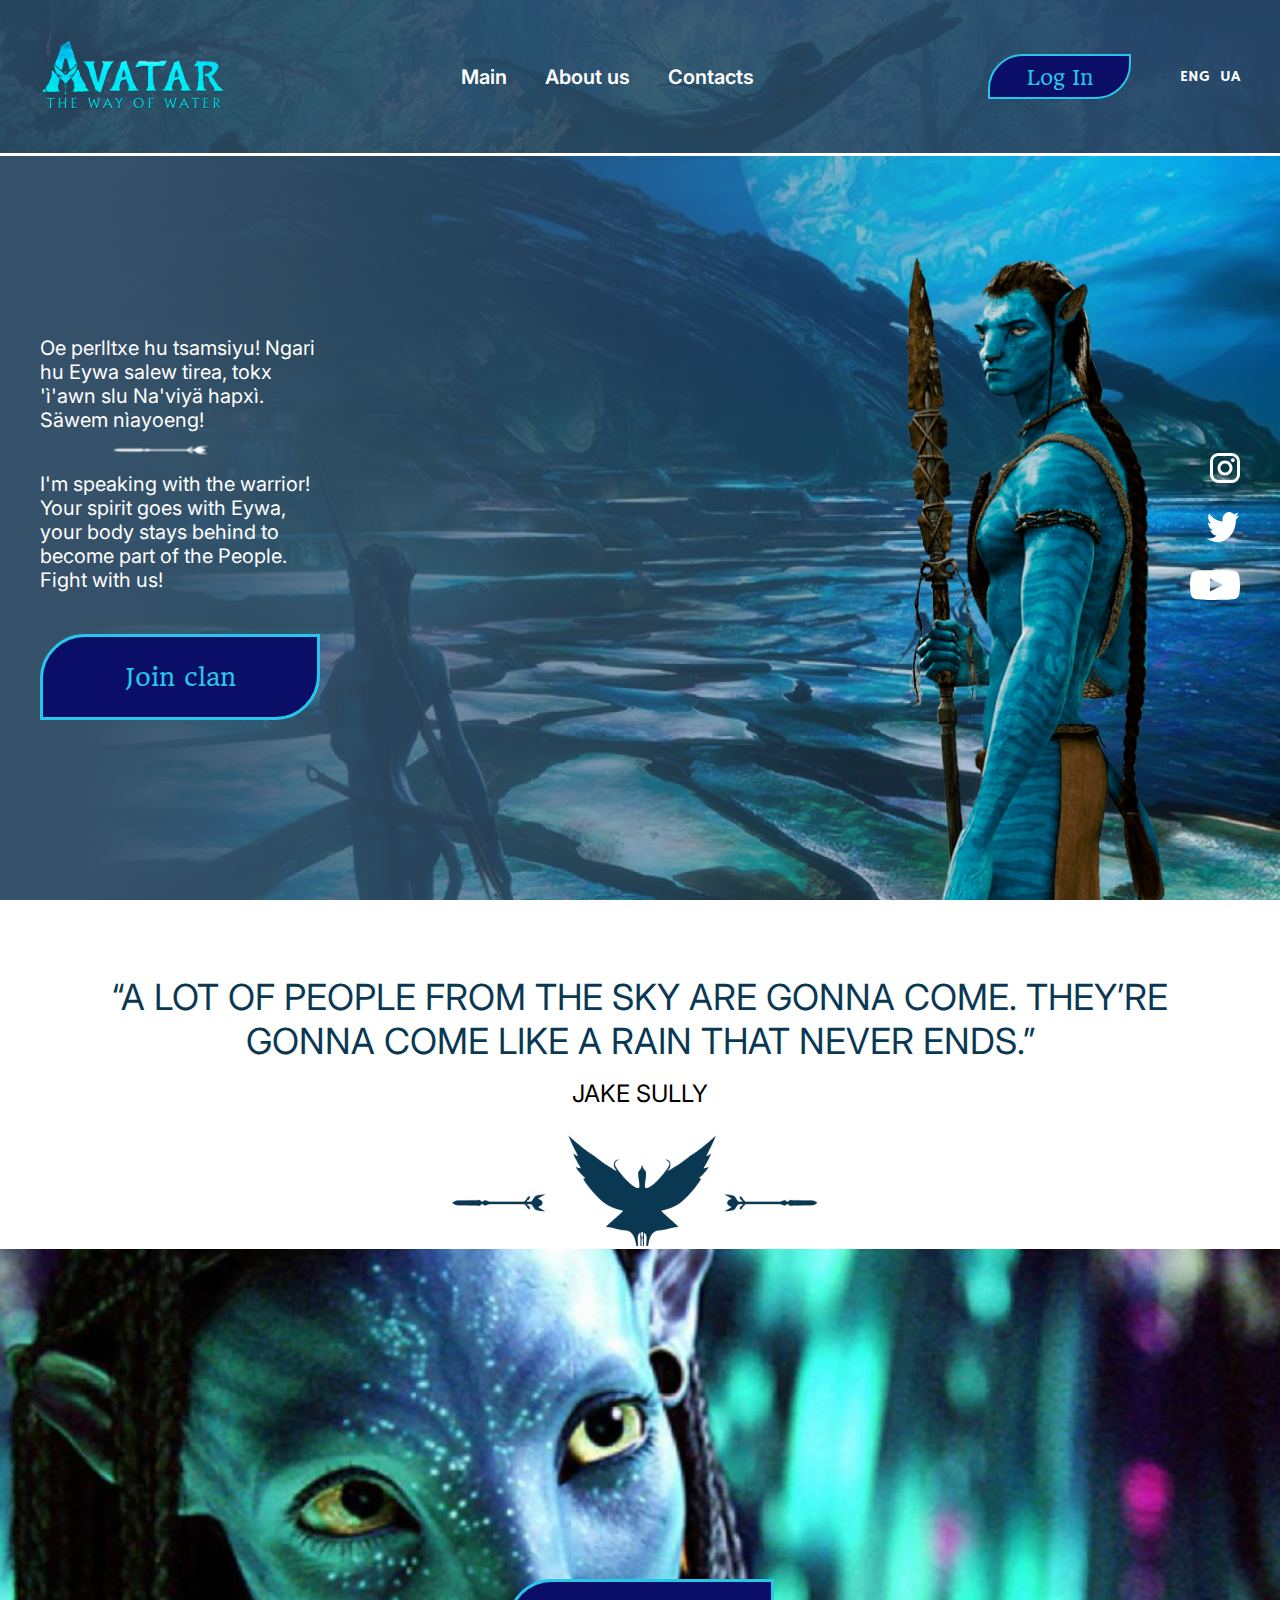
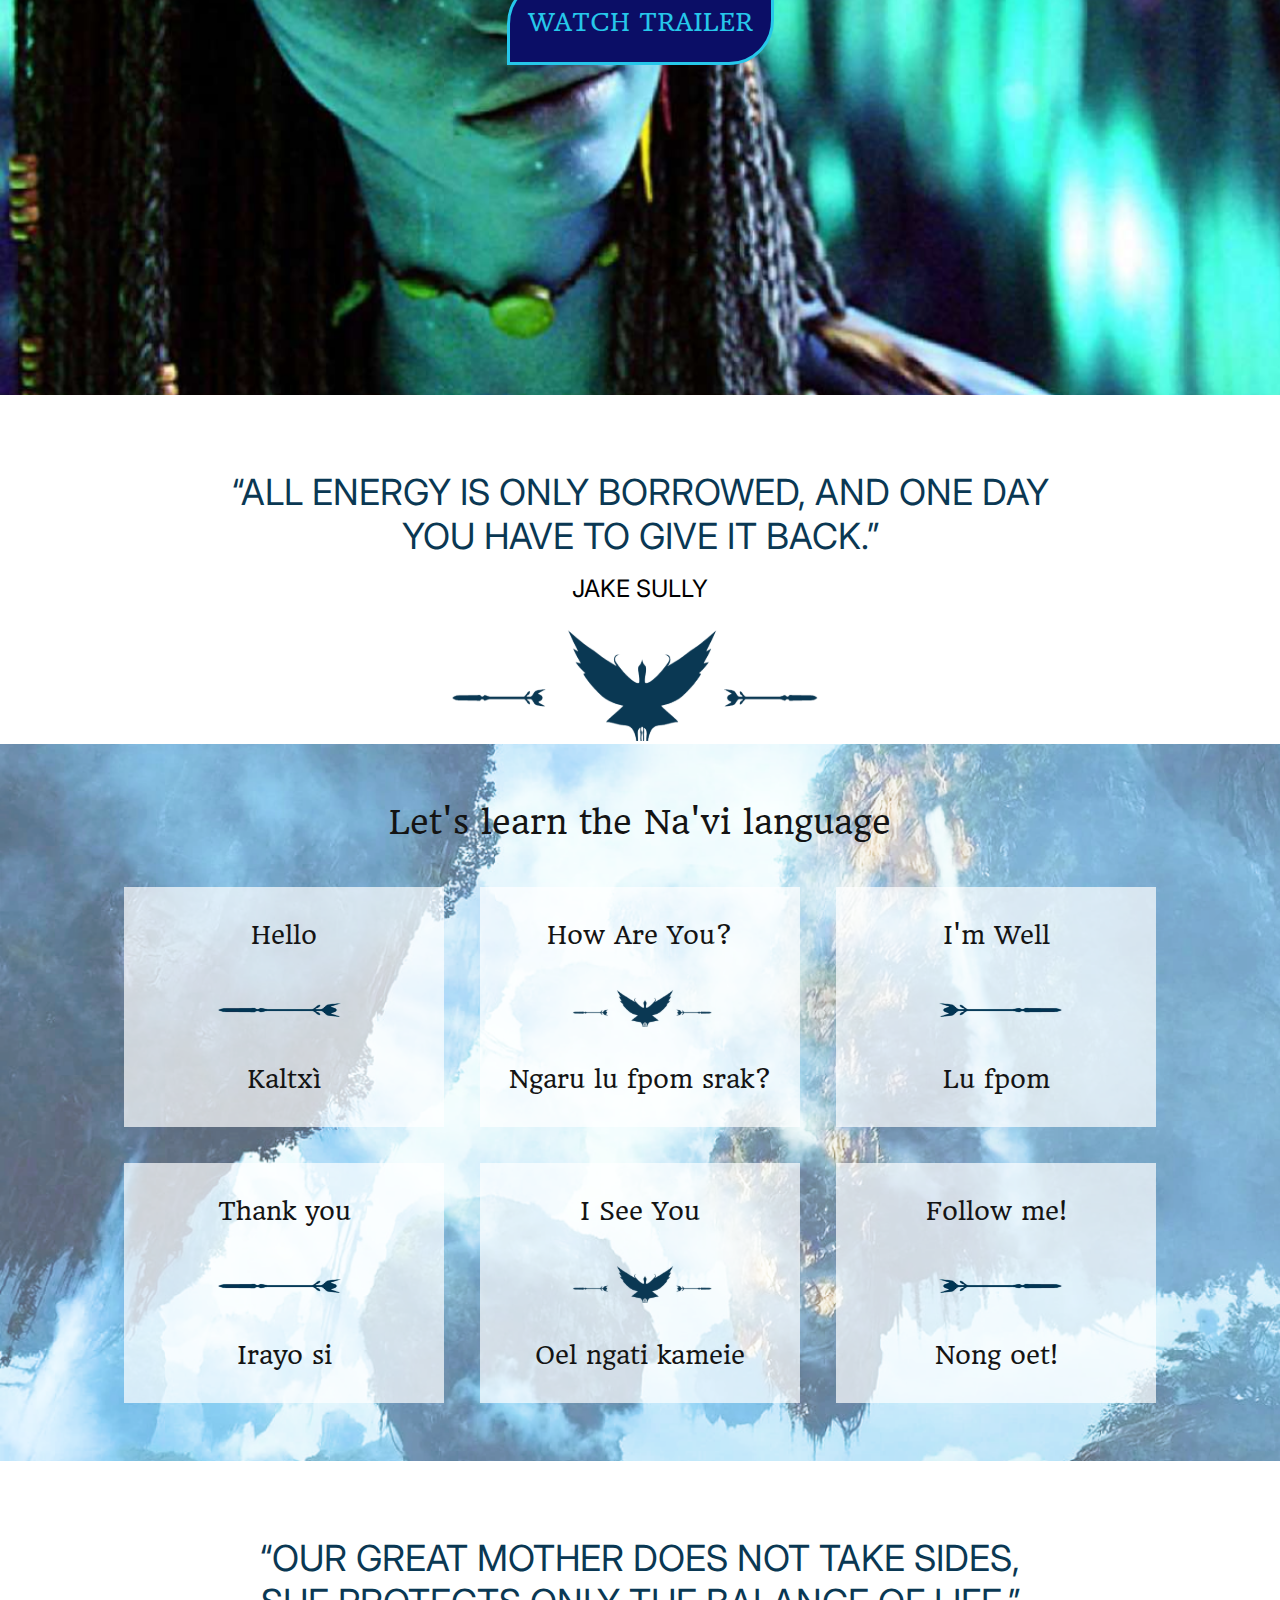
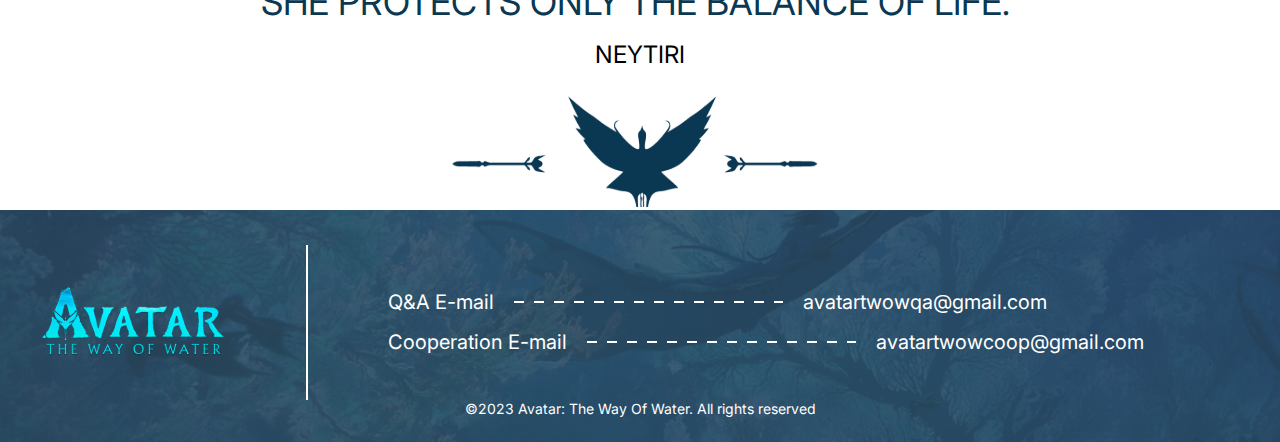
==== eng/index.html @ bb0a64b2 "весь сайт" ====
<!DOCTYPE html>
<html lang="en">
  <head>
    <meta charset="UTF-8" />
    <meta name="viewport" content="width=device-width, initial-scale=1.0" />

    <link rel="preconnect" href="https://fonts.googleapis.com" />
    <link rel="preconnect" href="https://fonts.gstatic.com" crossorigin />
    <link
      href="https://fonts.googleapis.com/css2?family=Hammersmith+One&family=Headland+One&family=Inter:wght@100..900&display=swap"
      rel="stylesheet"
    />

    <!-- <link rel="icon" href=""> -->
    <link rel="stylesheet" href="./reset.css" />
    <link rel="stylesheet" href="./avatar.css" />

    <title>Avatar</title>
  </head>
  <body>
    <header>
      <section class="nav-bg">
        <div class="nav-bg__bg"></div>
        <div class="container nav__content">
          <div class="logo">
            <a href="#">
              <img src="/images/logo.svg" alt="logo" />
            </a>
          </div>
          <nav class="nav">
            <ul class="navbar">
              <li>
                <a class="navbar__link navbar__link--active" href="#abc"
                  >Main</a
                >
              </li>
              <li>
                <a class="navbar__link" href="#">About us</a>
              </li>
              <li>
                <a class="navbar__link" href="#">Contacts</a>
              </li>
            </ul>
          </nav>

          <div class="nav__wrapper">
            <a class="log-in-link" href="#">Log In</a>
            <!-- language-toggle -->
            <div class="language-toggle">
              <a class="language-toggle__link" href="/eng/index.html">ENG</a>
              <!-- <div class="switch__container_container">
              <div class="switch__container">
                <input id="switch-flat" class="switch switch--flat" type="checkbox">
                <label for="switch-flat"></label>
              </div>
            </div>  -->
              <!-- <div class="ios-button-div">
          <p>ENG</p>
          <input type="checkbox" hidden="hidden" id="username" />
          <label class="switch" for="username"></label>
          <p>UA</p>
        </div> -->
              <a class="language-toggle__link" href="/uk-language/uk.html"
                >UA</a
              >
            </div>
            <!-- language-toggle -->
          </div>
        </div>
      </section>
      <section class="header--bg">
        <div class="container header__content">
          <div class="header__descr">
            <h3 class="header__titles">
              Oe perlltxe hu tsamsiyu! Ngari hu Eywa salew tirea, tokx 'ì'awn
              slu Na'viyä hapxì. Säwem nìayoeng!
            </h3>
            <img src="/images/arrow.svg" alt="arrow" class="img-header" />
            <h3 class="header__titles">
              I'm speaking with the warrior! Your spirit goes with Eywa, your
              body stays behind to become part of the People. Fight with us!
            </h3>
            <button class="btn header__btn">
              <span class="btn__txt"> Join clan </span>
            </button>
          </div>
          <div class="soc-media">
            <a class="soc-media__link" href="#">
              <img src="/images/instagram.svg" alt="instagram" />
            </a>
            <a class="soc-media__link" href="#">
              <img src="/images/twitter.svg" alt="twitter" />
            </a>
            <a class="soc-media__link" href="#">
              <img src="/images/youtube.svg" alt="youtube" />
            </a>
          </div>
        </div>
      </section>
    </header>
    <main>
      <section class="quote-section">
        <div class="container quote-section__content">
          <h2 class="quote-section__title quote-section__first-title">
            “A LOT OF PEOPLE FROM THE SKY ARE GONNA COME. THEY’RE GONNA COME
            LIKE A RAIN THAT NEVER ENDS.”
          </h2>
          <h5 class="quote-section__autor">JAKE SULLY</h5>
        </div>
        <div class="container quote-section__img">
          <img
            src="/images/Rectangle 8.png"
            alt="logo"
            class="img-quote-div quote-section-img-quote-div"
          />
        </div>
      </section>
      <section class="trailer-section" id="abc">
        <div class="container">
          <div class="trailer-section__content">
            <button class="btn trailer-section__btn">
              <span class="btn__txt">WATCH TRAILER</span>
            </button>
          </div>
        </div>
      </section>
      <section class="quote-section">
        <div class="container">
          <div class="quote-section__content">
            <h2 class="quote-section__title quote-section__second-title">
              “ALL ENERGY IS ONLY BORROWED, AND ONE DAY YOU HAVE TO GIVE IT
              BACK.”
            </h2>
            <h5 class="quote-section__autor">JAKE SULLY</h5>
          </div>
          <div class="quote-section__img">
            <img src="/images/logo-2.svg" alt="logo" class="img-quote-div" />
          </div>
        </div>
      </section>
      <section class="language-section">
        <div class="container">
          <div class="language-section__content">
            <h2 class="language-section__title">
              Let's learn the Na'vi language
            </h2>
            <div class="language-section__cards">
              <div class="language-section__card">
                <h3 class="language-section__phrase">Hello</h3>
                <img src="/images/arrow-left.svg" alt="arrow" />
                <h3 class="language-section__phrase">Kaltxì</h3>
              </div>
              <div class="language-section__card">
                <h3 class="language-section__phrase">How Are You?</h3>
                <img src="/images/animal.svg" alt="mountain banshee" />
                <h3 class="language-section__phrase">Ngaru lu fpom srak?</h3>
              </div>
              <div class="language-section__card">
                <h3 class="language-section__phrase">I'm Well</h3>
                <img src="/images/arrow-right.svg" alt="arrow" />
                <h3 class="language-section__phrase">Lu fpom</h3>
              </div>
              <div class="language-section__card">
                <h3 class="language-section__phrase">Thank you</h3>
                <img src="/images/arrow-left.svg" alt="arrow" />
                <h3 class="language-section__phrase">Irayo si</h3>
              </div>
              <div class="language-section__card">
                <h3 class="language-section__phrase">I See You</h3>
                <img src="/images/animal.svg" alt="mountain banshee" />
                <h3 class="language-section__phrase">Oel ngati kameie</h3>
              </div>
              <div class="language-section__card">
                <h3 class="language-section__phrase">Follow me!</h3>
                <img src="/images/arrow-right.svg" alt="arrow" />
                <h3 class="language-section__phrase">Nong oet!</h3>
              </div>
            </div>
          </div>
        </div>
      </section>
      <section class="quote-section">
        <div class="container">
          <div class="quote-section__content">
            <h2 class="quote-section__title quote-section__third-title">
              “OUR GREAT MOTHER DOES NOT TAKE SIDES, SHE PROTECTS ONLY THE
              BALANCE OF LIFE.”
            </h2>
            <h5 class="quote-section__autor">NEYTIRI</h5>
          </div>
          <div class="quote-section__img">
            <img src="/images/logo-2.svg" alt="logo" class="img-quote-div" />
          </div>
        </div>
      </section>
    </main>
    <footer class="footer">
      <div class="footer-bg"></div>
      <div class="container">
        <div class="footer__content">
          <div class="logo footer__logo">
            <a href="#">
              <img src="/images/logo.svg" alt="logo" />
            </a>
          </div>
          <address class="address">
            <div class="address__content">
              <h4 class="address__txt">Q&A E-mail</h4>
              <svg
                xmlns="http://www.w3.org/2000/svg"
                width="269"
                height="2"
                viewBox="0 0 269 2"
                fill="none"
              >
                <path
                  d="M0 1L269 0.999976"
                  stroke="white"
                  stroke-width="2"
                  stroke-dasharray="10 10"
                />
              </svg>
              <a class="address__link" href="avatartwowqa@gmail.com"
                >avatartwowqa@gmail.com</a
              >
            </div>
            <div class="address__content">
              <h4 class="address__txt">Cooperation E-mail</h4>
              <svg
                xmlns="http://www.w3.org/2000/svg"
                width="269"
                height="2"
                viewBox="0 0 269 2"
                fill="none"
              >
                <path
                  d="M0 1L269 0.999976"
                  stroke="white"
                  stroke-width="2"
                  stroke-dasharray="10 10"
                />
              </svg>
              <a class="address__link" href="avatartwowcoop@gmail.com"
                >avatartwowcoop@gmail.com</a
              >
            </div>
          </address>
        </div>
        <h4 class="footer__authors-rights">
          ©2023 Avatar: The Way Of Water. All rights reserved
        </h4>
      </div>
    </footer>
  </body>
</html>
---- eng/avatar.css ----
/* technical */
.container {
  width: 1200px;
  margin: 0 auto;
}
:root {
  --main-font: "Inter", sans-serif;
  --accent-font: "Headland One", serif;
}

html {
  scroll-behavior: smooth;
  /* scroll-behavior: smooth; */
}
/* technical */

/* header */
/* nav */

.nav-bg {
  border-bottom: 3px solid rgb(255, 255, 255);

  position: relative;
}
.nav-bg__bg {
  background: rgba(43, 74, 97, 0.87);

  position: absolute;
  z-index: -1;
  width: 100%;
  height: 100%;
  top: 0;
  left: 0;
}
.nav-bg::before {
  content: "";

  background: url(../images/nav-bg.png);
  background-size: cover;
  background-repeat: no-repeat;

  position: absolute;
  z-index: -2;
  width: 100%;
  height: 100%;
  top: 0;
  left: 0;
}
.nav__content {
  display: flex;
  align-items: center;
  justify-content: space-between;

  padding: 39px 0;
}
/* .logo {
} */
.navbar {
  display: flex;
  gap: 38px;
}
.navbar__link {
  color: rgb(255, 255, 255);
  font-family: var(--main-font);
  font-size: 20px;
  font-weight: 600;
  line-height: 24px;
  letter-spacing: 0%;
  text-align: center;
}

.navbar__link--active {
  font-family: var(--main-font);
  font-size: 20px;
  font-weight: 600;
  line-height: 24px;
  letter-spacing: 0%;
  text-align: center;
}
.log-in-link {
  color: rgb(38, 198, 234);
  font-family: var(--accent-font);
  font-size: 20px;
  font-weight: 400;
  line-height: 25px;
  letter-spacing: 0%;
  text-align: justify;

  padding: 9px 36px 7.69px 37px;

  box-sizing: border-box;
  border: 2px solid rgb(38, 199, 234);
  border-radius: 35px 0px 35px 0px;

  background: rgb(11, 14, 102);
}
.nav__wrapper {
  display: flex;
  align-items: center;

  gap: 49px;
}
/* nav */
/* language-toggle */

.language-toggle__link {
  color: rgb(255, 255, 255);
  font-family: Hammersmith One;
  font-size: 16px;
  font-weight: 400;
  line-height: 20px;
  letter-spacing: 0%;
  text-align: center;
}

.language-toggle {
  display: flex;
  gap: 10px;
}

/* .switch {
  position: relative;
  display: inline-block;
  width: 36px;
  height: 20px;
}

.switch input {
  opacity: 0;
  width: 0;
  height: 0;
}

.slider {
  position: absolute;
  cursor: pointer;
  top: 0;
  left: 0;
  right: 0;
  bottom: 0;
  background-color: transparent;
  -webkit-transition: 0.4s;
  transition: 0.4s;
}

.slider:before {
  position: absolute;
  content: "";
  width: 12px;
  height: 12px;
  left: 4px;
  bottom: 3px;
  background-color: white;
  -webkit-transition: 0.4s;
  transition: 0.4s;
}

input:checked + .slider:before {
  -webkit-transform: translateX(12px);
  -ms-transform: translateX(12px);
  transform: translateX(12px);
} */

/* Rounded sliders */
/* .slider.round {
  border-radius: 34px;
  border: 1px solid rgb(255, 255, 255);
}

.slider.round:before {
  border-radius: 50%;
} */


/* language-toggle */













/* .switch--flat + label {
  padding: 2px;
  width: 120px;
  height: 60px;
  background-color: #dddddd;
  border-radius: 60px;
  transition: background 0.4s;
}
.switch--flat + label:before,
.switch--flat + label:after {
  display: block;
  position: absolute;
  content: "";
}
.switch--flat + label:before {
  width: 36px;
  height: 20px;
  top: 2px;
  left: 2px;
  bottom: 2px;
  right: 2px;
  background-color: #fff;
  border-radius: 60px;
  transition: background 0.4s;
}
.switch--flat + label:after {
  height: 16px;
  top: 4px;
  left: 4px;
  bottom: 4px;
  width: 16px;
  background-color: #dddddd;
  border-radius: 52px;
  transition: margin 0.4s, background 0.4s;
}
.switch--flat:checked + label {
  background-color: #8ce196;
}
.switch--flat:checked + label:after {
  margin-left: 60px;
  background-color: #8ce196;
} */










/* .switch {
  display: inline-block;
  position: relative;
  width: 38px;
  height: 20px;
  border-radius: 20px;
  border: 1px solid #fff;
  transition: background 0.28s cubic-bezier(0.4, 0, 0.2, 1);
  vertical-align: middle;
  cursor: pointer;
  margin-left: 10px;
  margin-right: 10px;
}
.switch::before {
  content: "";
  position: absolute;
  top: 1.6px;
  left: 2px;
  width: 15px;
  height: 15px;
  background: #fafafa;
  border-radius: 50%;
  transition: left 0.28s cubic-bezier(0.4, 0, 0.2, 1),
    background 0.28s cubic-bezier(0.4, 0, 0.2, 1),
    box-shadow 0.28s cubic-bezier(0.4, 0, 0.2, 1);
}
input:checked + .switch::before {
  left: 20px;
  background: #fff;
}

.ios-button-div {
  display: flex;
  position: absolute;
  трохи дивно
  transform: translateX(180px);
}
.ios-button-div > p {
  color: var(--color-text1);
  text-align: center;
  font-family: "Hammersmith One", sans-serif;
  font-size: 16px;
  font-style: normal;
  font-weight: 400;
  line-height: normal;
} */

.switch__container_container {
  width: 100px;
}

.header--bg {
  background-image: url(../images/header-bg.png);
  background-size: cover;
  background-repeat: no-repeat;

  padding: 180px 0;
}

.header__content {
  display: flex;
  justify-content: space-between;
}
.header__descr {
  display: flex;
  flex-direction: column;
}
.header__titles {
  color: rgb(255, 255, 255);
  font-family: var(--main-font);
  font-size: 20px;
  font-weight: 400;
  line-height: 24px;
  letter-spacing: 0%;
  text-align: left;

  width: 280px;
}
.btn {
  box-sizing: border-box;
  border: 3px solid rgb(38, 199, 234);
  border-radius: 45px 0px 45px 0px;

  background: rgb(11, 14, 102);

  cursor: pointer;
}
.header__btn {
  padding: 25px 75px;
  margin-top: 42px;
}
.btn__txt {
  color: rgb(38, 199, 234);
  font-family: var(--accent-font);
  font-size: 24px;
  font-weight: 400;
  line-height: 30px;
  letter-spacing: 0%;
  text-align: center;
}
.soc-media {
  display: flex;
  flex-direction: column;
  justify-content: center;
  align-items: end;

  gap: 25.5px;
}
/* header */
/* main */
/* quote-section */
.quote-section__content {
  display: flex;
  flex-direction: column;
  align-items: center;

  padding: 75px 0 10px 0;
}
.quote-section__title {
  color: rgb(10, 56, 83);
  font-family: var(--main-font);
  font-size: 36px;
  font-weight: 400;
  line-height: 44px;
  letter-spacing: 0%;
  text-align: center;
}
.quote-section__first-title {
  width: 1100px;
}
.quote-section__second-title {
  width: 857px;
}
.quote-section__third-title {
  width: 802px;
}
.quote-section__autor {
  color: rgb(0, 0, 0);
  font-family: var(--main-font);
  font-size: 24px;
  font-weight: 400;
  line-height: 29px;
  letter-spacing: 0%;
  text-align: center;

  margin: 16px 0 8px 0;
}
/* quote-section */
/* trailer-section */
.trailer-section {
  background-image: url(../images/main-bg.png);
  background-size: cover;
  background-repeat: no-repeat;

  padding: 330px 0;
}
.trailer-section__content {
  display: flex;
  justify-content: center;
  align-items: center;
}
.trailer-section__btn {
  padding: 25px 18px;
}
/* trailer-section */
/* lanuage-section */
.language-section {
  background: url(../images/main-bg2.png);
  background-size: cover;
  background-repeat: no-repeat;

  padding: 58px 0;
}
.language-section__content {
  display: flex;
  flex-direction: column;
  align-items: center;

  gap: 45px;
}
.language-section__title {
  color: #141414;
  text-align: justify;
  font-family: var(--accent-font);
  font-size: 32px;
  font-style: normal;
  font-weight: 400;
  line-height: normal;
}
.language-section__cards {
  display: flex;
  flex-wrap: wrap;
  justify-content: center;

  gap: 36px;
}
.language-section__card {
  background: rgba(255, 255, 255, 0.7);

  display: flex;
  flex-direction: column;
  align-items: center;
  text-align: center;

  gap: 40px;
  padding: 36px 0;
  width: 320px;
}
.language-section__phrase {
  color: #141414;
  text-align: center;
  font-family: var(--accent-font);
  font-size: 24px;
  font-style: normal;
  font-weight: 400;
  line-height: 24px; /* 100% */
}
/* language-section */
/* main */
/* footer */
.footer {
  background: rgba(43, 74, 97, 0.87);

  padding: 35px 0 25px 0;

  position: relative;
}
.footer-bg {
  background: rgba(43, 74, 97, 0.87);

  position: absolute;
  z-index: -1;
  width: 100%;
  height: 100%;
  top: 0;
  left: 0;
}
.footer-bg::before {
  content: "";

  background: url(../images/footer-bg.png);
  background-size: cover;
  background-repeat: no-repeat;

  position: absolute;
  z-index: -2;
  width: 100%;
  height: 100%;
  top: 0;
  left: 0;
}
.footer__content {
  display: flex;
}
.footer__logo {
  padding: 40px 80px 40px 0;
  border-right: 1px solid #ffffff;
}
.address {
  padding: 45px 0 45px 80px;
  border-left: 1px solid #ffffff;

  display: flex;
  flex-direction: column;

  gap: 16px;
}
.address__content {
  display: flex;
  text-align: center;
  align-items: center;

  gap: 20px;
}
.address__txt {
  color: #fff;
  text-align: justify;
  font-family: var(--main-font);
  font-size: 20px;
  font-style: normal;
  font-weight: 400;
  line-height: normal;
}
.address__link {
  color: #fff;
  text-align: justify;
  font-family: var(--main-font);
  font-size: 20px;
  font-style: normal;
  font-weight: 400;
  line-height: normal;
}
.footer__authors-rights {
  color: #fff;
  text-align: center;
  font-family: var(--main-font);
  font-size: 14px;
  font-style: normal;
  font-weight: 400;
  line-height: normal;
}
/* footer */

.container quote-section__img {
  justify-content: center;
  display: flex;
  flex-direction: column;
  align-items: center;
  padding: 75px 0 10px 0;
}

.img-quote-div {
  margin-left: 389px;
  color: rgb(10, 56, 83);
  font-family: var(--main-font);
  font-size: 36px;
  font-weight: 400;
  line-height: 44px;
  letter-spacing: 0%;
  text-align: center;
}

.quote-section__content {
  display: flex;
  flex-direction: column;
  align-items: center;

  padding: 75px 0 10px 0;
}
.quote-section__title {
  color: rgb(10, 56, 83);
  font-family: var(--main-font);
  font-size: 36px;
  font-weight: 400;
  line-height: 44px;
  letter-spacing: 0%;
  text-align: center;
}
.navbar__link:hover {
  text-decoration: underline;
  text-decoration-color: rgb(148, 207, 255);
  color: rgb(148, 207, 255);
}
.img-header {
  margin-left: 53px;
  width: 152px;
  height: 40px;
}
/* .soc-media__link:hover {
  fill: red;
} */
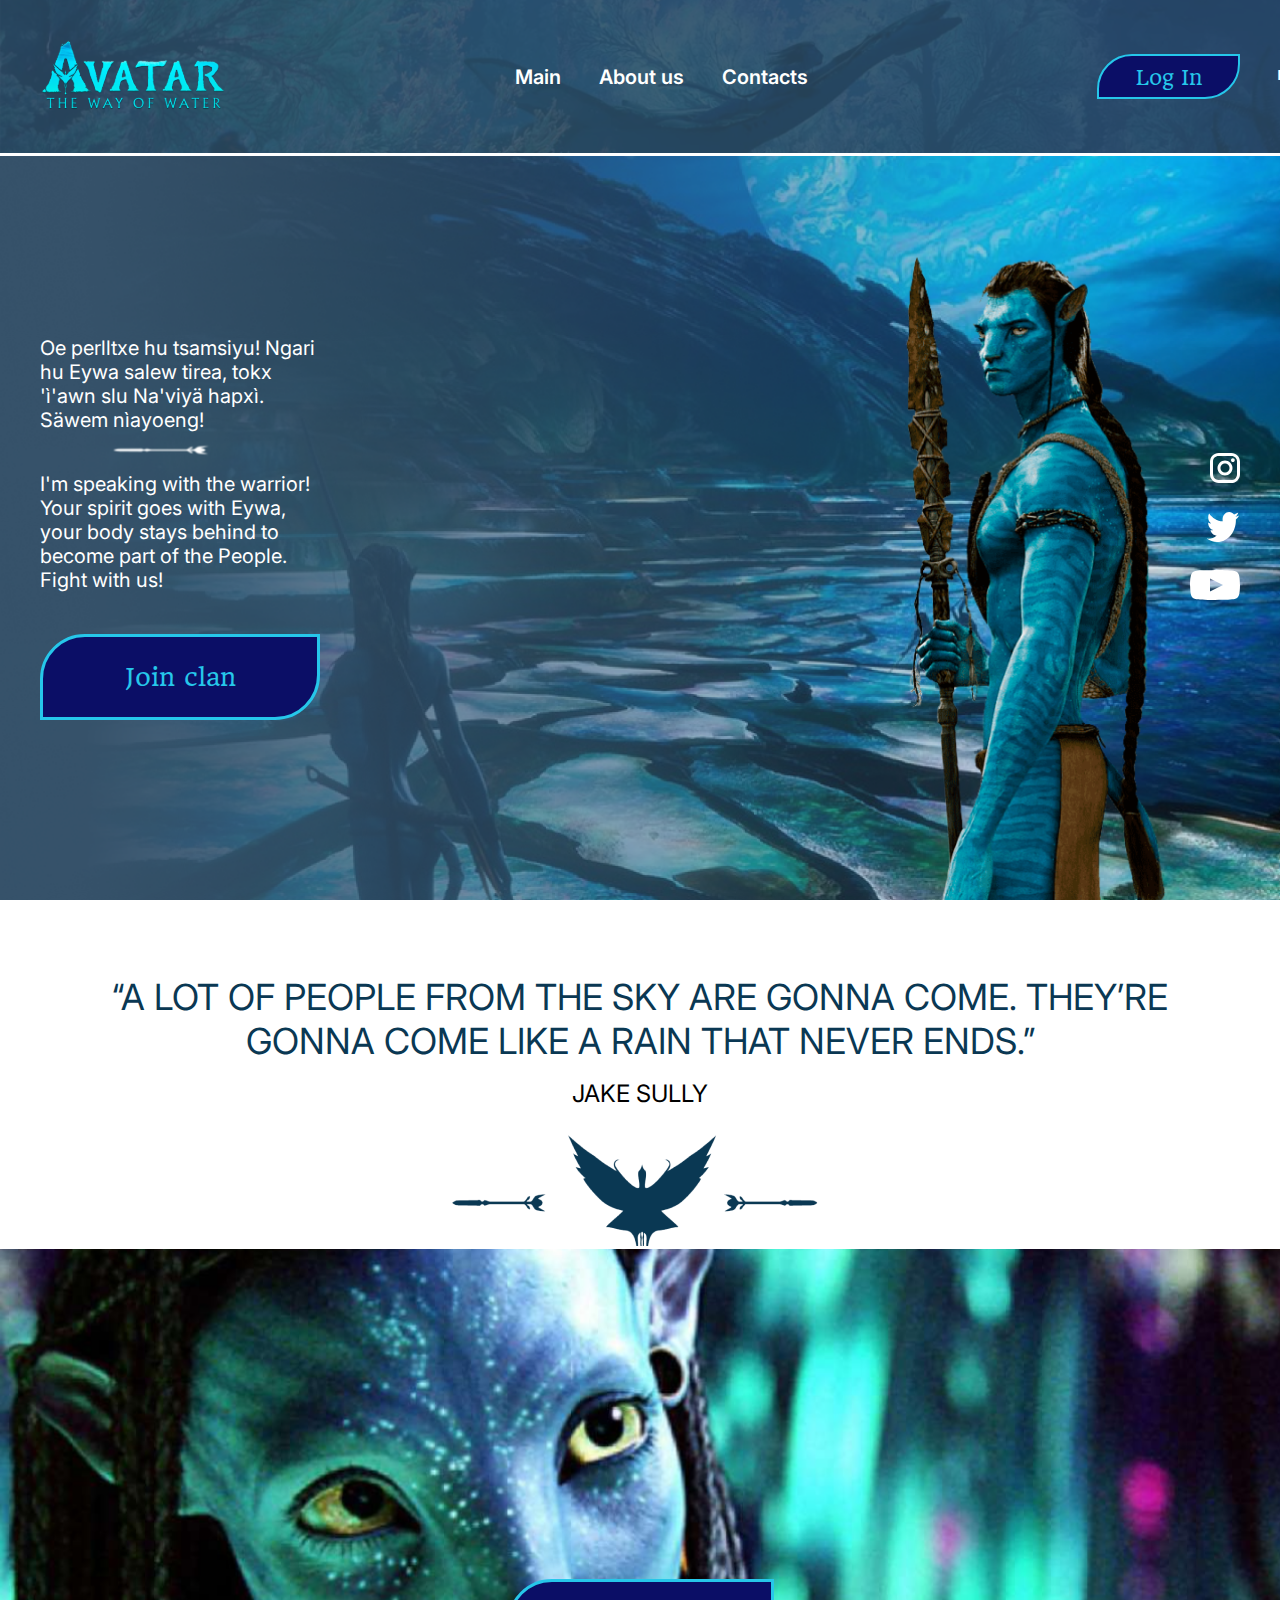
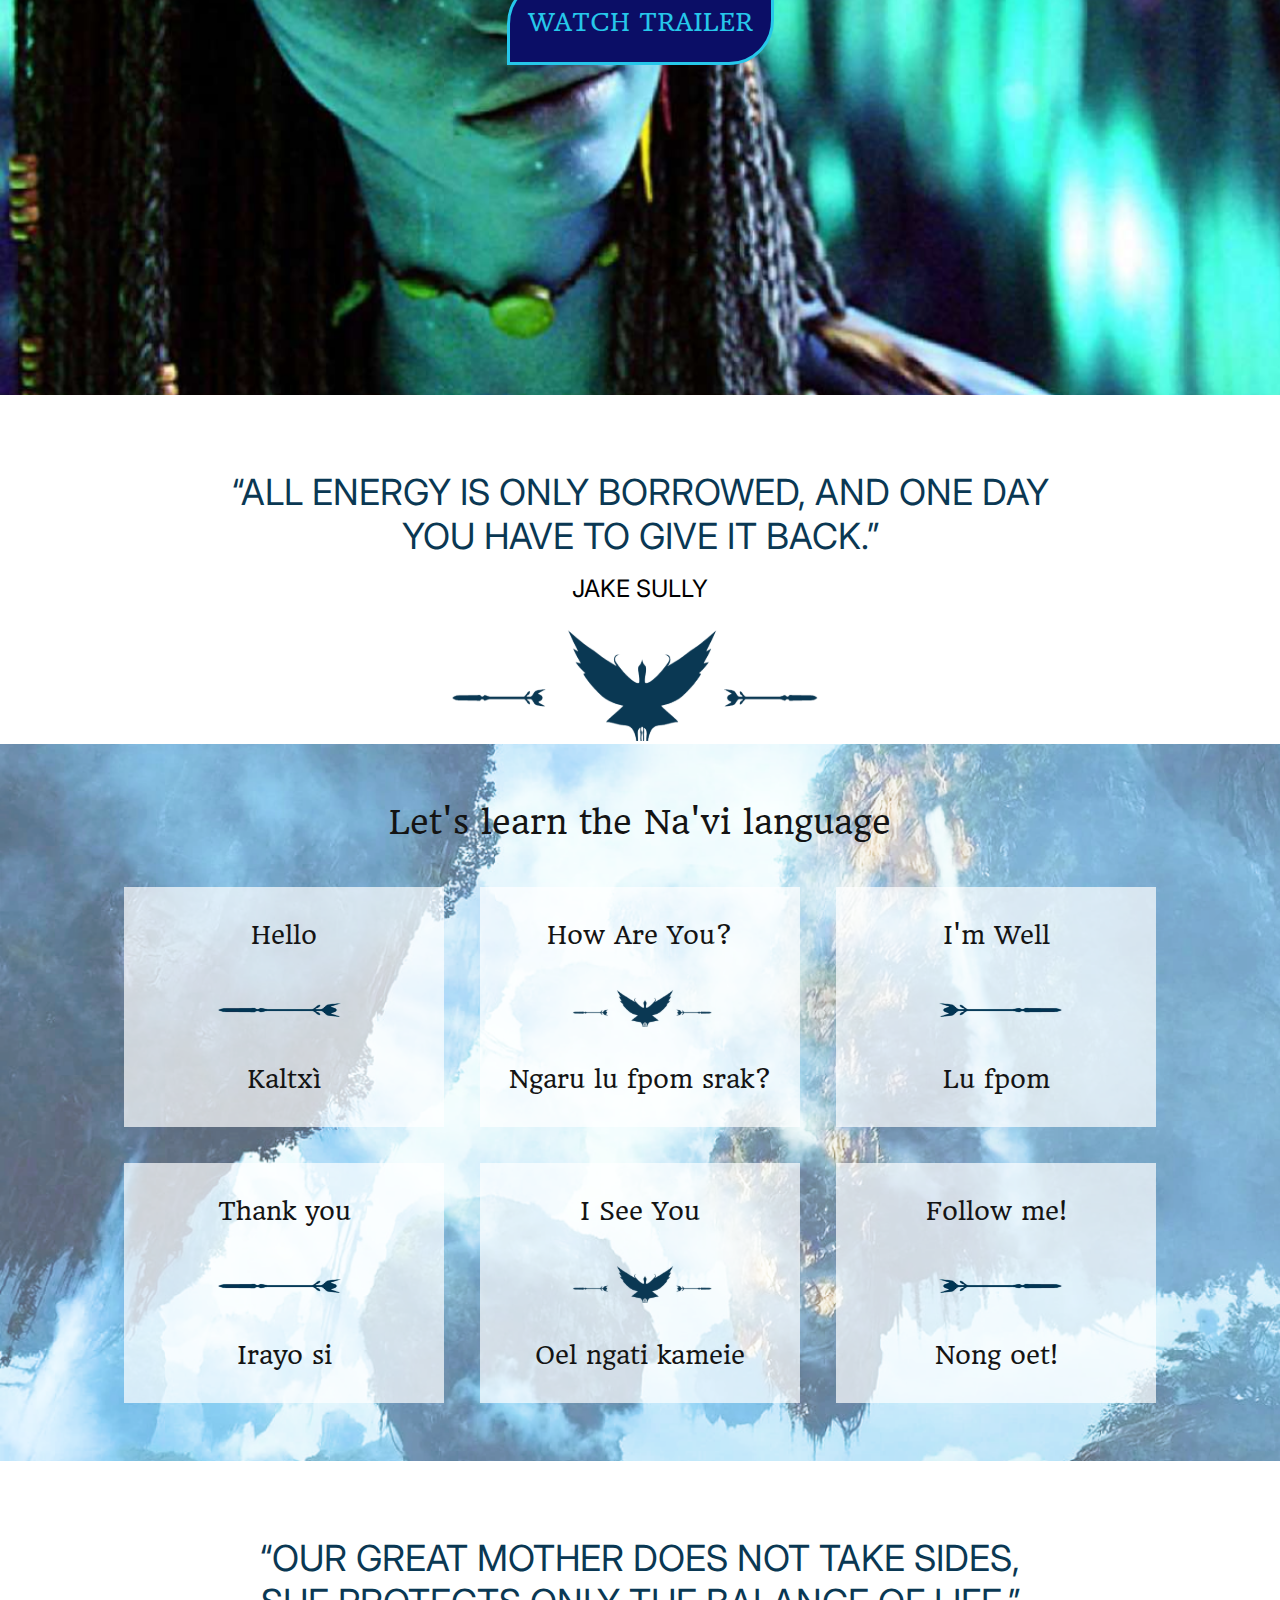
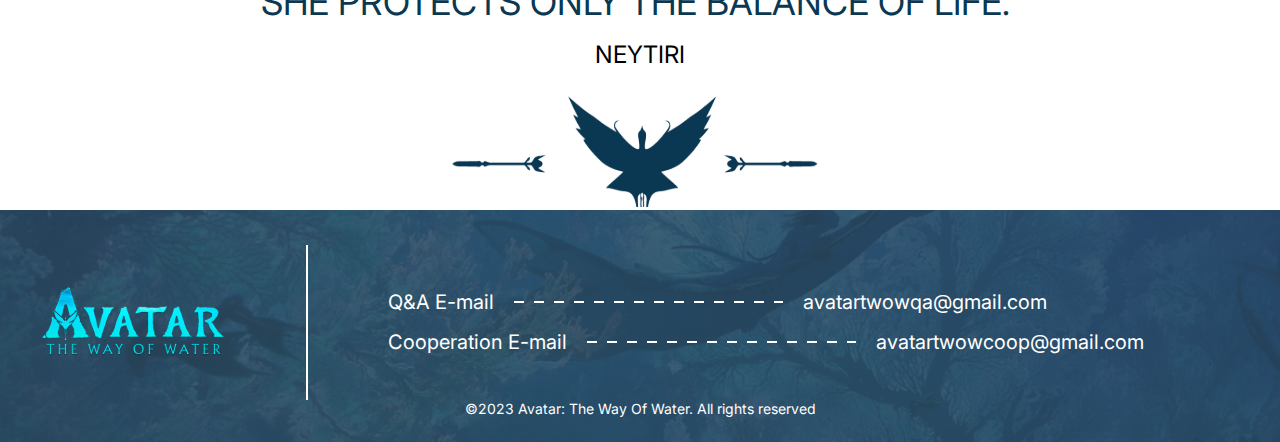
==== commit a9ea295c: "avatar projekt" ====
--- a/eng/index.html
+++ b/eng/index.html
@@ -19,7 +19,7 @@
   </head>
   <body>
     <header>
-      <section class="nav-bg">
+      <div class="nav-bg">
         <div class="nav-bg__bg"></div>
         <div class="container nav__content">
           <div class="logo">
@@ -38,7 +38,7 @@
                 <a class="navbar__link" href="#">About us</a>
               </li>
               <li>
-                <a class="navbar__link" href="#">Contacts</a>
+                <a class="navbar__link" href="#SDF">Contacts</a>
               </li>
             </ul>
           </nav>
@@ -46,28 +46,27 @@
           <div class="nav__wrapper">
             <a class="log-in-link" href="#">Log In</a>
             <!-- language-toggle -->
-            <div class="language-toggle">
+            <!-- <div class="language-toggle">
               <a class="language-toggle__link" href="/eng/index.html">ENG</a>
-              <!-- <div class="switch__container_container">
+              <div class="switch__container_container">
               <div class="switch__container">
                 <input id="switch-flat" class="switch switch--flat" type="checkbox">
                 <label for="switch-flat"></label>
               </div>
-            </div>  -->
-              <!-- <div class="ios-button-div">
-          <p>ENG</p>
-          <input type="checkbox" hidden="hidden" id="username" />
-          <label class="switch" for="username"></label>
-          <p>UA</p>
-        </div> -->
-              <a class="language-toggle__link" href="/uk-language/uk.html"
+            </div> -->
+            <div class="ios-button-div">
+              <p style="color: #fff">ENG</p>
+              <input type="checkbox" hidden="hidden" id="username" />
+              <label class="switch" for="username"></label>
+              <p style="color: #fff">UA</p>
+            </div>
+            <!-- <a class="language-toggle__link" href="/uk-language/uk.html"
                 >UA</a
-              >
-            </div>
-            <!-- language-toggle -->
-          </div>
-        </div>
-      </section>
+              > -->
+          </div>
+          <!-- language-toggle -->
+        </div>
+      </div>
       <section class="header--bg">
         <div class="container header__content">
           <div class="header__descr">
@@ -109,13 +108,14 @@
         </div>
         <div class="container quote-section__img">
           <img
-            src="/images/Rectangle 8.png"
+            src="/images/Rectangle8.png"
             alt="logo"
             class="img-quote-div quote-section-img-quote-div"
           />
         </div>
       </section>
       <section class="trailer-section" id="abc">
+        <h2 class="visually-hidden">sektion 323</h2>
         <div class="container">
           <div class="trailer-section__content">
             <button class="btn trailer-section__btn">
@@ -194,7 +194,7 @@
         </div>
       </section>
     </main>
-    <footer class="footer">
+    <footer class="footer" id="SDF">
       <div class="footer-bg"></div>
       <div class="container">
         <div class="footer__content">
@@ -203,7 +203,7 @@
               <img src="/images/logo.svg" alt="logo" />
             </a>
           </div>
-          <address class="address">
+          <div class="address">
             <div class="address__content">
               <h4 class="address__txt">Q&A E-mail</h4>
               <svg
@@ -244,7 +244,7 @@
                 >avatartwowcoop@gmail.com</a
               >
             </div>
-          </address>
+          </div>
         </div>
         <h4 class="footer__authors-rights">
           ©2023 Avatar: The Way Of Water. All rights reserved
--- a/eng/avatar.css
+++ b/eng/avatar.css
@@ -173,6 +173,19 @@
 
 
 /* language-toggle */
+
+
+
+
+
+
+
+
+
+
+
+
+
 
 
 
@@ -238,7 +251,28 @@
 
 
 
-/* .switch {
+
+
+
+
+
+
+
+
+
+
+
+
+
+
+
+
+
+
+
+
+
+.switch {
   display: inline-block;
   position: relative;
   width: 38px;
@@ -272,7 +306,7 @@
 .ios-button-div {
   display: flex;
   position: absolute;
-  трохи дивно
+  /* трохи дивно */
   transform: translateX(180px);
 }
 .ios-button-div > p {
@@ -283,7 +317,7 @@
   font-style: normal;
   font-weight: 400;
   line-height: normal;
-} */
+}
 
 .switch__container_container {
   width: 100px;
@@ -589,3 +623,23 @@
 /* .soc-media__link:hover {
   fill: red;
 } */
+.language_ENG {
+  color: white;
+}
+
+.language_UA {
+  color:white;
+}
+.visually-hidden {
+  position: absolute;
+  width: 1px;
+  height: 1px;
+  margin: -1px;
+  border: 0;
+  padding: 0;
+  
+  white-space: nowrap;
+  clip-path: inset(100%);
+  clip: rect(0 0 0 0);
+  overflow: hidden;
+}